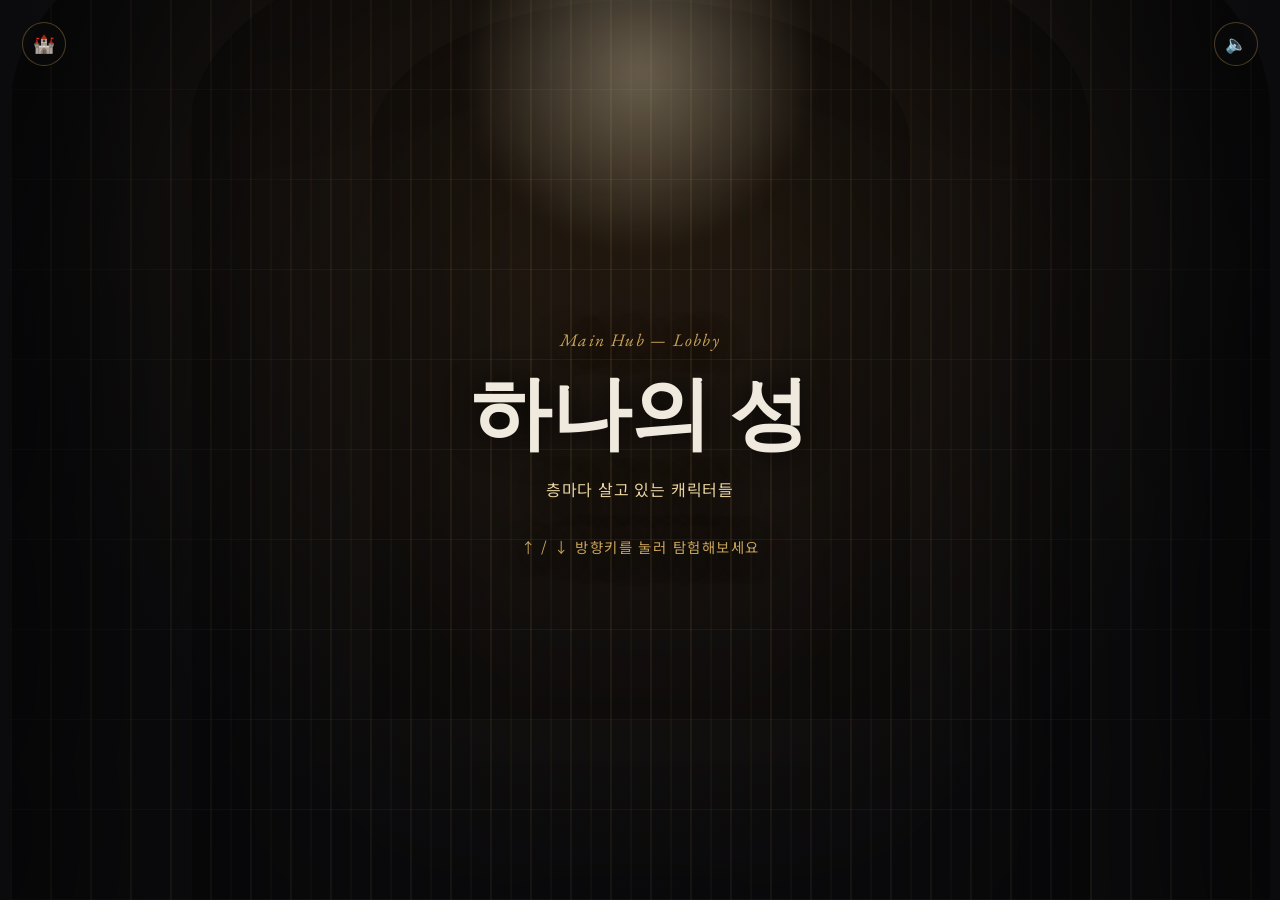
==== index.html @ d630edc1 "Add reference video to Binggrae Working Notes panel Embeds the 500 Days of Summer opening-titles cli" ====
<!doctype html>
<html lang="ko">
<head>
<meta charset="UTF-8" />
<meta name="viewport" content="width=device-width, initial-scale=1" />
<title>선진이 포폴 — 하나의 성</title>
<link rel="stylesheet" href="style.css" />
</head>
<body>

  <div id="rotate-notice">
    <div class="rotate-icon">↻</div>
    <p>가로로 돌려주세요</p>
  </div>

  <button id="home-btn" title="로비로 돌아가기" aria-label="로비로 돌아가기">🏰</button>
  <button id="ambience-btn" title="앰비언스 사운드" aria-label="앰비언스 사운드">🔈</button>
  <div id="floor-indicator"></div>

  <main id="app">

    <!-- LOBBY -->
    <section id="view-lobby" class="view active">
      <div class="tower">
        <div class="tower-layer l1"></div>
        <div class="tower-layer l2"></div>
        <div class="tower-layer l3"></div>
        <div class="tower-glow"></div>
      </div>
      <div class="lobby-copy">
        <p class="eyebrow">Main Hub — Lobby</p>
        <h1>하나의 성</h1>
        <p class="sub">층마다 살고 있는 캐릭터들</p>
        <p class="prompt">↑ / ↓ 방향키를 눌러 탐험해보세요</p>
      </div>
    </section>

    <!-- TRANSITION -->
    <section id="view-transition" class="view">
      <div class="slices">
        <span></span><span></span><span></span><span></span><span></span><span></span><span></span><span></span>
      </div>
    </section>

    <!-- PROJECT CHAMBER -->
    <section id="view-chamber" class="view">

      <!-- video-format chamber -->
      <div id="chamber-video" class="chamber-type">
        <div class="chamber-bg"></div>
        <div class="chamber-label">
          <p class="eyebrow" id="video-eyebrow"></p>
          <h2 id="video-title"></h2>
        </div>
        <button id="video-trigger" class="trigger-btn">
          <span class="trigger-ring"></span>
          <span class="trigger-text">클릭 또는 Space</span>
        </button>
        <p class="hint">버튼을 누르면 Working Notes가 열립니다</p>

        <div id="working-notes" class="panel">
          <button class="panel-close" id="wn-close" aria-label="닫기">✕</button>
          <div class="panel-inner">
            <p class="eyebrow">Working Notes</p>
            <h3 id="wn-client"></h3>
            <p id="wn-summary"></p>

            <div class="meta-grid">
              <div><span class="meta-label">ISSUE</span><p id="wn-issue"></p></div>
              <div><span class="meta-label">SOLUTION</span><p id="wn-solution"></p></div>
              <div><span class="meta-label">ROLE</span><p id="wn-role"></p></div>
            </div>

            <ul id="wn-results" class="results"></ul>

            <div id="wn-ref-video-wrap" class="ref-video-wrap" hidden>
              <span class="meta-label">REF. 오프닝 무빙 참고</span>
              <video id="wn-ref-video" class="ref-video" controls playsinline></video>
            </div>

            <div class="credits" id="wn-script"></div>
          </div>
        </div>
      </div>

      <!-- sns-format chamber -->
      <div id="chamber-sns" class="chamber-type">
        <div class="chamber-label">
          <p class="eyebrow" id="sns-eyebrow"></p>
          <h2 id="sns-title"></h2>
        </div>

        <div class="carousel" id="sns-carousel"></div>
        <p class="hint">← / → 로 게시물 탐색, 클릭하면 카피 전체 보기</p>

        <div id="sns-detail" class="panel">
          <button class="panel-close" id="sns-close" aria-label="닫기">✕</button>
          <div class="panel-inner sns-detail-inner">
            <div class="sns-detail-image" id="sns-detail-image"></div>
            <p class="sns-detail-caption" id="sns-detail-caption"></p>
          </div>
        </div>
      </div>

    </section>

  </main>

  <script src="script.js"></script>
</body>
</html>
---- style.css ----
@import url('https://fonts.googleapis.com/css2?family=EB+Garamond:ital,wght@0,400;0,600;1,400&family=Noto+Sans+KR:wght@300;400;600;700&display=swap');

:root{
  --gold:#c9a35a;
  --gold-soft:#e8d4a0;
  --ink:#0b0b0d;
  --paper:#efe9de;
}

*{box-sizing:border-box;}
html,body{
  margin:0;
  height:100%;
  background:var(--ink);
  color:var(--paper);
  font-family:'Noto Sans KR', system-ui, sans-serif;
  overflow:hidden;
}

#app{position:relative;width:100vw;height:100vh;}

.view{
  position:absolute; inset:0;
  display:none;
  align-items:center;
  justify-content:center;
  justify-content:safe center;
  flex-direction:column;
  overflow-y:auto;
}
.view.active{display:flex;}

.eyebrow{
  font-family:'EB Garamond', serif;
  font-style:italic;
  letter-spacing:.08em;
  color:var(--gold);
  font-size:1.1rem;
  margin:0 0 .5em;
}

/* ---------- LOBBY ---------- */
#view-lobby{ overflow:hidden; }

.tower{
  position:absolute; inset:0;
  background:radial-gradient(ellipse at 50% 20%, #241a10 0%, #0b0b0d 70%);
}
.tower-layer{
  position:absolute; left:50%; top:-20%;
  width:140vmin; height:160vmin;
  transform:translateX(-50%);
  border-radius:50% 50% 0 0 / 20% 20% 0 0;
  background:
    repeating-linear-gradient(90deg,
      rgba(201,163,90,.10) 0 2px,
      transparent 2px 40px),
    repeating-linear-gradient(0deg,
      rgba(201,163,90,.06) 0 1px,
      transparent 1px 90px);
  box-shadow: inset 0 0 200px 60px rgba(0,0,0,.8);
  animation: rise 14s linear infinite;
  opacity:.8;
}
.tower-layer.l2{ width:100vmin; height:120vmin; top:-10%; opacity:.5; animation-duration:20s; animation-direction:reverse;}
.tower-layer.l3{ width:60vmin; height:80vmin; top:0; opacity:.35; animation-duration:26s;}

@keyframes rise{
  0%{ transform:translateX(-50%) translateY(0); }
  100%{ transform:translateX(-50%) translateY(-6%); }
}

.tower-glow{
  position:absolute; left:50%; top:8%; width:40vmin; height:40vmin;
  transform:translate(-50%,-50%);
  background:radial-gradient(circle, rgba(255,238,200,.35), transparent 70%);
  filter:blur(10px);
}

.lobby-copy{
  position:relative;
  text-align:center;
  padding:2rem;
  text-shadow:0 2px 30px rgba(0,0,0,.8);
}
.lobby-copy h1{
  font-family:'EB Garamond', serif;
  font-weight:600;
  font-size:clamp(2.5rem,7vw,5rem);
  margin:.1em 0;
  color:var(--paper);
}
.lobby-copy .sub{
  margin:0 0 2.2em;
  color:var(--gold-soft);
  letter-spacing:.05em;
}
.prompt{
  font-size:.9rem;
  letter-spacing:.1em;
  color:var(--gold);
  animation:pulse 2.4s ease-in-out infinite;
}
@keyframes pulse{ 0%,100%{opacity:.5;} 50%{opacity:1;} }

/* ---------- TRANSITION ---------- */
#view-transition{ background:var(--ink); }
.slices{
  position:absolute; inset:0;
  display:flex;
}
.slices span{
  flex:1;
  background:var(--ink);
  transform:scaleY(0);
  transform-origin:bottom;
}
.slices span:nth-child(1){ background:#0b0b0d; }
.slices span:nth-child(2){ background:#141119; }
.slices span:nth-child(3){ background:#0b0b0d; }
.slices span:nth-child(4){ background:#161018; }
.slices span:nth-child(5){ background:#0b0b0d; }
.slices span:nth-child(6){ background:#141119; }
.slices span:nth-child(7){ background:#0b0b0d; }
.slices span:nth-child(8){ background:#161018; }

.slices.playing span{
  animation: slice-up .55s cubic-bezier(.7,0,.3,1) forwards;
}
.slices.playing span:nth-child(1){animation-delay:0s;}
.slices.playing span:nth-child(2){animation-delay:.03s;}
.slices.playing span:nth-child(3){animation-delay:.06s;}
.slices.playing span:nth-child(4){animation-delay:.09s;}
.slices.playing span:nth-child(5){animation-delay:.12s;}
.slices.playing span:nth-child(6){animation-delay:.09s;}
.slices.playing span:nth-child(7){animation-delay:.06s;}
.slices.playing span:nth-child(8){animation-delay:.03s;}

@keyframes slice-up{
  0%{ transform:scaleY(0); }
  55%{ transform:scaleY(1); }
  100%{ transform:scaleY(0); transform-origin:top; }
}

/* ---------- CHAMBER (shared) ---------- */
.chamber-type{
  position:absolute; inset:0;
  display:none;
  flex-direction:column;
  align-items:center;
  justify-content:center;
  justify-content:safe center;
  padding:clamp(1rem,5vh,3rem) 1.5rem;
  overflow-y:auto;
}
.chamber-type.active{ display:flex; }

.chamber-label{ text-align:center; margin-bottom:1.6rem; }
.chamber-label h2{
  font-family:'EB Garamond', serif;
  font-weight:600;
  font-size:clamp(1.8rem,4vw,2.8rem);
  margin:0;
}
.hint{ margin-top:1.2rem; font-size:.85rem; color:#8b8578; letter-spacing:.04em; }

/* ---------- VIDEO CHAMBER ---------- */
#chamber-video{
  background:radial-gradient(ellipse at 50% 40%, #1c1610 0%, #0b0b0d 75%);
}
.chamber-bg{
  position:absolute; inset:0;
  background:
    repeating-linear-gradient(115deg, rgba(201,163,90,.05) 0 2px, transparent 2px 60px);
  pointer-events:none;
}

.trigger-btn{
  position:relative;
  width:120px; height:120px;
  border-radius:50%;
  border:1px solid var(--gold);
  background:rgba(201,163,90,.08);
  color:var(--gold-soft);
  cursor:pointer;
  display:flex; align-items:center; justify-content:center;
  font-family:'Noto Sans KR', sans-serif;
  transition:transform .2s ease, background .2s ease;
}
.trigger-btn:hover{ background:rgba(201,163,90,.18); transform:scale(1.05); }
.trigger-ring{
  position:absolute; inset:-10px;
  border-radius:50%;
  border:1px solid rgba(201,163,90,.35);
  animation:ring 3s ease-in-out infinite;
}
@keyframes ring{ 0%,100%{transform:scale(1); opacity:.6;} 50%{transform:scale(1.12); opacity:0;} }
.trigger-text{ font-size:.8rem; letter-spacing:.05em; text-align:center; }

/* ---------- SNS CHAMBER ---------- */
#chamber-sns{ background:radial-gradient(ellipse at 50% 30%, #14131c 0%, #0b0b0d 75%); }

.carousel{
  display:flex;
  gap:1rem;
  align-items:center;
  max-width:100%;
  overflow:hidden;
  padding:1rem 0;
}
.thumb{
  flex:0 0 auto;
  width:150px; height:190px;
  border-radius:10px;
  border:1px solid rgba(201,163,90,.25);
  background-size:cover;
  background-position:center;
  display:flex; align-items:flex-end;
  padding:.6rem;
  font-size:.7rem;
  color:var(--paper);
  cursor:pointer;
  opacity:.45;
  transform:scale(.9);
  transition:opacity .3s ease, transform .3s ease, border-color .3s ease;
  background-color:#1a1a22;
}
.thumb span{
  background:rgba(0,0,0,.55);
  padding:.3em .5em;
  border-radius:4px;
  line-height:1.3;
}
.thumb.active{
  opacity:1;
  transform:scale(1.08);
  border-color:var(--gold);
  box-shadow:0 10px 40px rgba(0,0,0,.5);
}

/* ---------- PANELS (Working Notes / SNS detail) ---------- */
.panel{
  position:fixed; inset:0;
  background:rgba(6,6,8,.94);
  display:none;
  align-items:flex-end;
  justify-content:center;
  z-index:20;
}
.panel.open{ display:flex; }
.panel-inner{
  position:relative;
  width:min(760px, 92vw);
  max-height:82vh;
  overflow-y:auto;
  background:#111014;
  border:1px solid rgba(201,163,90,.25);
  border-bottom:none;
  border-radius:14px 14px 0 0;
  padding:2.4rem clamp(1.2rem,4vw,3rem) 4rem;
}
.panel-close{
  position:absolute; top:1rem; right:1rem;
  width:38px; height:38px; border-radius:50%;
  border:1px solid rgba(201,163,90,.4);
  background:#111014; color:var(--gold-soft);
  cursor:pointer; font-size:1rem;
  z-index:21;
}

#wn-client{ font-family:'EB Garamond', serif; font-size:1.8rem; margin:.1em 0 .6em; }
#wn-summary{ color:#c9c3b6; line-height:1.6; margin-bottom:1.6rem; }

.meta-grid{
  display:grid;
  grid-template-columns:repeat(auto-fit, minmax(180px,1fr));
  gap:1.4rem;
  margin-bottom:1.8rem;
  padding-bottom:1.8rem;
  border-bottom:1px solid rgba(201,163,90,.15);
}
.meta-label{
  display:block;
  font-size:.7rem;
  letter-spacing:.1em;
  color:var(--gold);
  margin-bottom:.4em;
}
.meta-grid p{ margin:0; font-size:.9rem; line-height:1.6; color:#d8d3c8; }

.results{
  list-style:none; margin:0 0 2.4rem; padding:0;
  font-size:.85rem; color:#a39d8f;
}
.results li{ padding:.3em 0; }
.results li::before{ content:"— "; color:var(--gold); }

.ref-video-wrap{
  margin-bottom:2.4rem;
  padding-bottom:2rem;
  border-bottom:1px solid rgba(201,163,90,.15);
}
.ref-video-wrap .meta-label{ margin-bottom:.8em; }
.ref-video{
  width:100%;
  max-width:520px;
  border-radius:10px;
  border:1px solid rgba(201,163,90,.25);
  display:block;
}

.credits{
  text-align:center;
  font-family:'EB Garamond', serif;
  font-size:1.1rem;
  line-height:2.4;
  color:#cfc9bc;
  padding-top:1rem;
}
.credits .speaker{
  display:block;
  color:var(--gold);
  font-size:.75rem;
  letter-spacing:.1em;
  font-family:'Noto Sans KR', sans-serif;
  margin-top:1.6em;
}
.credits .line{ margin:0; }

.sns-detail-inner{ text-align:center; }
.sns-detail-image{
  width:100%; aspect-ratio:4/5; max-width:360px; margin:0 auto 1.4rem;
  border-radius:10px;
  background-size:cover; background-position:center;
  background-color:#1a1a22;
  border:1px solid rgba(201,163,90,.25);
}
.sns-detail-caption{
  font-family:'EB Garamond', serif;
  font-size:1.3rem;
  line-height:1.6;
  color:var(--paper);
}

/* ---------- CHROME (home / ambience / indicator) ---------- */
#home-btn, #ambience-btn{
  position:fixed; top:1.4rem;
  width:44px; height:44px;
  border-radius:50%;
  border:1px solid rgba(201,163,90,.35);
  background:rgba(11,11,13,.6);
  color:var(--gold-soft);
  font-size:1.1rem;
  cursor:pointer;
  z-index:30;
  backdrop-filter:blur(6px);
}
#home-btn{ left:1.4rem; }
#ambience-btn{ right:1.4rem; }
#ambience-btn.on{ border-color:var(--gold); box-shadow:0 0 0 3px rgba(201,163,90,.15); }

#floor-indicator{
  position:fixed; bottom:1.4rem; left:50%; transform:translateX(-50%);
  font-size:.72rem; letter-spacing:.15em; color:#8b8578;
  z-index:30;
}

/* ---------- MOBILE ROTATE NOTICE ---------- */
#rotate-notice{ display:none; }
@media (orientation:portrait) and (max-width:900px){
  #rotate-notice{
    display:flex; position:fixed; inset:0; z-index:999;
    background:var(--ink); color:var(--paper);
    flex-direction:column; align-items:center; justify-content:center; gap:1rem;
    text-align:center; padding:2rem;
  }
  .rotate-icon{ font-size:2.4rem; color:var(--gold); animation:spin 2s linear infinite; }
  @keyframes spin{ to{ transform:rotate(360deg); } }
  #app, #home-btn, #ambience-btn, #floor-indicator{ display:none; }
}
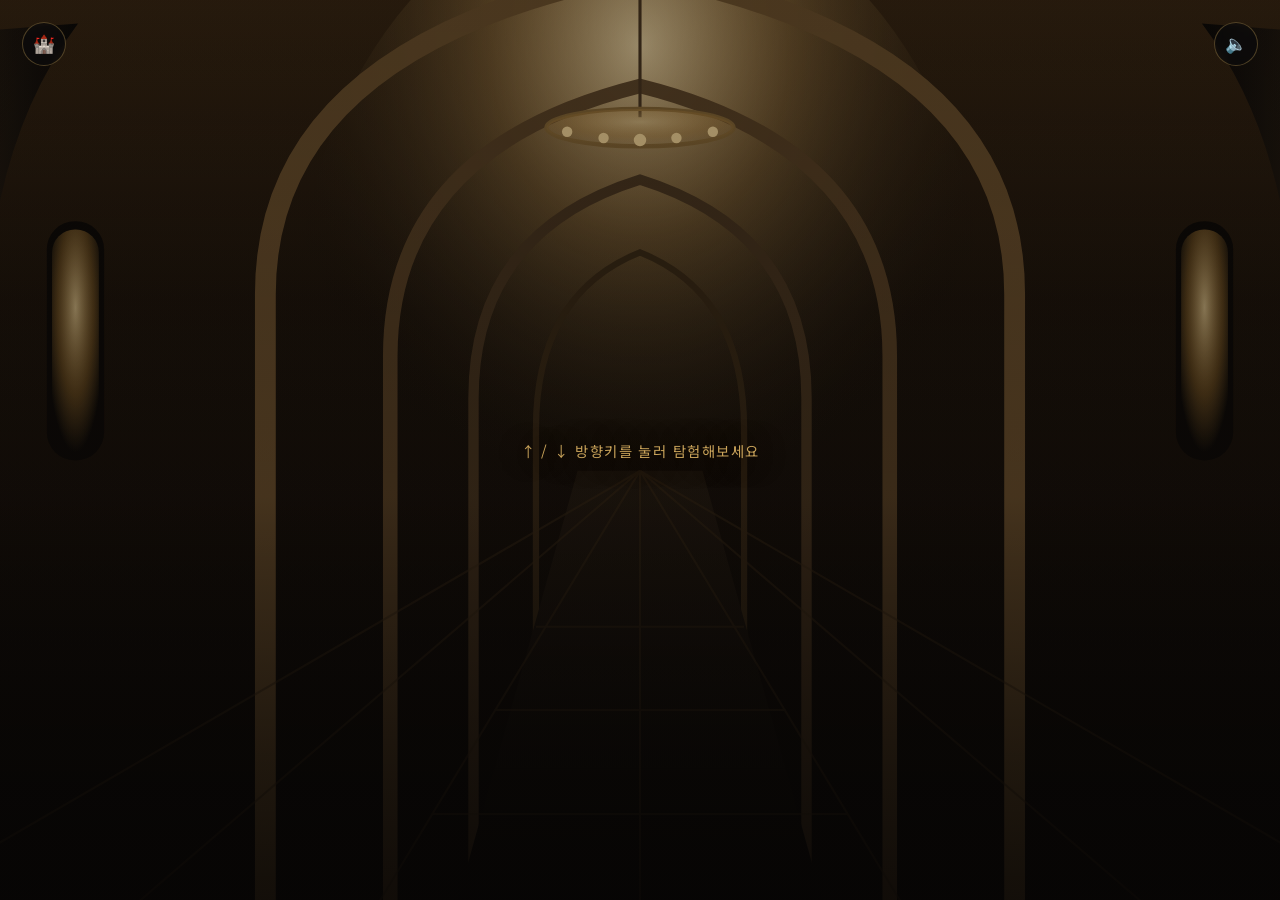
==== commit 4858e5c7: "Lobby redesign, floor-nav bug fix, SNS wheel nav, 10 example floors - Lobby: remove title text, add " ====
--- a/index.html
+++ b/index.html
@@ -4,7 +4,7 @@
 <meta charset="UTF-8" />
 <meta name="viewport" content="width=device-width, initial-scale=1" />
 <title>선진이 포폴 — 하나의 성</title>
-<link rel="stylesheet" href="style.css" />
+<link rel="stylesheet" href="style.css?v=3" />
 </head>
 <body>
 
@@ -28,9 +28,6 @@
         <div class="tower-glow"></div>
       </div>
       <div class="lobby-copy">
-        <p class="eyebrow">Main Hub — Lobby</p>
-        <h1>하나의 성</h1>
-        <p class="sub">층마다 살고 있는 캐릭터들</p>
         <p class="prompt">↑ / ↓ 방향키를 눌러 탐험해보세요</p>
       </div>
     </section>
@@ -46,41 +43,33 @@
     <section id="view-chamber" class="view">
 
       <!-- video-format chamber -->
-      <div id="chamber-video" class="chamber-type">
-        <div class="chamber-bg"></div>
-        <div class="chamber-label">
-          <p class="eyebrow" id="video-eyebrow"></p>
-          <h2 id="video-title"></h2>
+      <div id="chamber-video" class="chamber-type video-chamber">
+
+        <div class="video-hero">
+          <video id="hero-video" class="hero-video" muted loop playsinline autoplay></video>
+          <button id="hero-mute" class="hero-mute" aria-label="소리 켜기/끄기">🔇</button>
+          <div class="hero-overlay" id="hero-overlay">
+            <p class="eyebrow" id="video-eyebrow"></p>
+            <h2 id="video-title"></h2>
+          </div>
+          <button id="wn-cta" class="wn-cta">
+            Working Note <span class="wn-cta-arrow">⌄</span>
+          </button>
         </div>
-        <button id="video-trigger" class="trigger-btn">
-          <span class="trigger-ring"></span>
-          <span class="trigger-text">클릭 또는 Space</span>
-        </button>
-        <p class="hint">버튼을 누르면 Working Notes가 열립니다</p>
 
-        <div id="working-notes" class="panel">
-          <button class="panel-close" id="wn-close" aria-label="닫기">✕</button>
-          <div class="panel-inner">
-            <p class="eyebrow">Working Notes</p>
-            <h3 id="wn-client"></h3>
-            <p id="wn-summary"></p>
-
+        <div id="working-notes" class="notes-section">
+          <div class="notes-inner">
+            <p class="eyebrow">기획의도</p>
             <div class="meta-grid">
               <div><span class="meta-label">ISSUE</span><p id="wn-issue"></p></div>
               <div><span class="meta-label">SOLUTION</span><p id="wn-solution"></p></div>
-              <div><span class="meta-label">ROLE</span><p id="wn-role"></p></div>
             </div>
 
-            <ul id="wn-results" class="results"></ul>
-
-            <div id="wn-ref-video-wrap" class="ref-video-wrap" hidden>
-              <span class="meta-label">REF. 오프닝 무빙 참고</span>
-              <video id="wn-ref-video" class="ref-video" controls playsinline></video>
-            </div>
-
+            <p class="eyebrow notes-copy-label">카피라이팅</p>
             <div class="credits" id="wn-script"></div>
           </div>
         </div>
+
       </div>
 
       <!-- sns-format chamber -->
@@ -106,6 +95,6 @@
 
   </main>
 
-  <script src="script.js"></script>
+  <script src="script.js?v=3"></script>
 </body>
 </html>
--- a/style.css
+++ b/style.css
@@ -43,38 +43,19 @@
 #view-lobby{ overflow:hidden; }
 
 .tower{
-  position:absolute; inset:0;
-  background:radial-gradient(ellipse at 50% 20%, #241a10 0%, #0b0b0d 70%);
-}
-.tower-layer{
-  position:absolute; left:50%; top:-20%;
-  width:140vmin; height:160vmin;
-  transform:translateX(-50%);
-  border-radius:50% 50% 0 0 / 20% 20% 0 0;
-  background:
-    repeating-linear-gradient(90deg,
-      rgba(201,163,90,.10) 0 2px,
-      transparent 2px 40px),
-    repeating-linear-gradient(0deg,
-      rgba(201,163,90,.06) 0 1px,
-      transparent 1px 90px);
-  box-shadow: inset 0 0 200px 60px rgba(0,0,0,.8);
-  animation: rise 14s linear infinite;
-  opacity:.8;
-}
-.tower-layer.l2{ width:100vmin; height:120vmin; top:-10%; opacity:.5; animation-duration:20s; animation-direction:reverse;}
-.tower-layer.l3{ width:60vmin; height:80vmin; top:0; opacity:.35; animation-duration:26s;}
-
-@keyframes rise{
-  0%{ transform:translateX(-50%) translateY(0); }
-  100%{ transform:translateX(-50%) translateY(-6%); }
-}
-
-.tower-glow{
-  position:absolute; left:50%; top:8%; width:40vmin; height:40vmin;
-  transform:translate(-50%,-50%);
-  background:radial-gradient(circle, rgba(255,238,200,.35), transparent 70%);
-  filter:blur(10px);
+  position:absolute; inset:-2%;
+  background-image:
+    linear-gradient(180deg, rgba(8,6,5,.25) 0%, rgba(8,6,5,.35) 55%, rgba(8,6,5,.75) 100%),
+    url('images/castle-interior.svg');
+  background-size:cover;
+  background-position:center;
+  animation: breathe 22s ease-in-out infinite;
+}
+.tower-layer, .tower-glow{ display:none; }
+
+@keyframes breathe{
+  0%, 100%{ transform:scale(1); }
+  50%{ transform:scale(1.045); }
 }
 
 .lobby-copy{
@@ -83,18 +64,6 @@
   padding:2rem;
   text-shadow:0 2px 30px rgba(0,0,0,.8);
 }
-.lobby-copy h1{
-  font-family:'EB Garamond', serif;
-  font-weight:600;
-  font-size:clamp(2.5rem,7vw,5rem);
-  margin:.1em 0;
-  color:var(--paper);
-}
-.lobby-copy .sub{
-  margin:0 0 2.2em;
-  color:var(--gold-soft);
-  letter-spacing:.05em;
-}
 .prompt{
   font-size:.9rem;
   letter-spacing:.1em;
@@ -115,14 +84,14 @@
   transform:scaleY(0);
   transform-origin:bottom;
 }
-.slices span:nth-child(1){ background:#0b0b0d; }
-.slices span:nth-child(2){ background:#141119; }
-.slices span:nth-child(3){ background:#0b0b0d; }
-.slices span:nth-child(4){ background:#161018; }
-.slices span:nth-child(5){ background:#0b0b0d; }
-.slices span:nth-child(6){ background:#141119; }
-.slices span:nth-child(7){ background:#0b0b0d; }
-.slices span:nth-child(8){ background:#161018; }
+.slices span:nth-child(1){ background:#0a0806; }
+.slices span:nth-child(2){ background:#2c2013; }
+.slices span:nth-child(3){ background:#0a0806; }
+.slices span:nth-child(4){ background:#3a2712; }
+.slices span:nth-child(5){ background:#0a0806; }
+.slices span:nth-child(6){ background:#2c2013; }
+.slices span:nth-child(7){ background:#0a0806; }
+.slices span:nth-child(8){ background:#3a2712; }
 
 .slices.playing span{
   animation: slice-up .55s cubic-bezier(.7,0,.3,1) forwards;
@@ -165,37 +134,95 @@
 .hint{ margin-top:1.2rem; font-size:.85rem; color:#8b8578; letter-spacing:.04em; }
 
 /* ---------- VIDEO CHAMBER ---------- */
-#chamber-video{
-  background:radial-gradient(ellipse at 50% 40%, #1c1610 0%, #0b0b0d 75%);
-}
-.chamber-bg{
-  position:absolute; inset:0;
-  background:
-    repeating-linear-gradient(115deg, rgba(201,163,90,.05) 0 2px, transparent 2px 60px);
+.video-chamber{
+  padding:0;
+  align-items:initial;
+  justify-content:initial;
+  scroll-behavior:smooth;
+}
+.video-chamber.active{ display:block; }
+
+.video-hero{
+  position:relative;
+  height:100vh;
+  width:100%;
+  display:flex;
+  align-items:flex-end;
+  justify-content:center;
+  background:#000;
+  overflow:hidden;
+}
+.hero-video{
+  position:absolute; inset:0;
+  width:100%; height:100%;
+  object-fit:cover;
+  opacity:.85;
+}
+.hero-video::before{ content:""; }
+.video-hero::after{
+  content:"";
+  position:absolute; inset:0;
+  background:linear-gradient(180deg, rgba(0,0,0,.15) 0%, rgba(0,0,0,.55) 70%, rgba(0,0,0,.85) 100%);
   pointer-events:none;
 }
-
-.trigger-btn{
-  position:relative;
-  width:120px; height:120px;
-  border-radius:50%;
-  border:1px solid var(--gold);
-  background:rgba(201,163,90,.08);
+.hero-overlay{
+  position:absolute; top:38%; left:50%;
+  transform:translate(-50%,-50%) scale(1);
+  text-align:center;
+  z-index:2;
+  text-shadow:0 2px 30px rgba(0,0,0,.8);
+  transition:top .7s cubic-bezier(.6,0,.2,1), left .7s cubic-bezier(.6,0,.2,1),
+             transform .7s cubic-bezier(.6,0,.2,1), opacity .7s ease;
+}
+.hero-overlay h2{
+  font-family:'EB Garamond', serif;
+  font-weight:600;
+  font-size:clamp(1.8rem,4vw,2.8rem);
+  margin:0;
+  transition:font-size .7s cubic-bezier(.6,0,.2,1);
+}
+.hero-overlay.corner{
+  top:1.6rem; left:auto; right:5.4rem;
+  transform:translate(0,0);
+  text-align:right;
+  opacity:.82;
+}
+.hero-overlay.corner .eyebrow{ display:none; }
+.hero-overlay.corner h2{ font-size:.85rem; letter-spacing:.03em; }
+.hero-mute{
+  position:absolute; bottom:6.5rem; right:1.5rem; z-index:2;
+  width:40px; height:40px; border-radius:50%;
+  border:1px solid rgba(201,163,90,.4);
+  background:rgba(11,11,13,.6);
   color:var(--gold-soft);
+  cursor:pointer; font-size:1rem;
+  backdrop-filter:blur(6px);
+}
+.wn-cta{
+  position:relative; z-index:2;
+  margin-bottom:3.2rem;
+  background:none; border:none;
+  color:var(--gold-soft);
+  font-family:'Noto Sans KR', sans-serif;
+  font-size:.95rem;
+  letter-spacing:.1em;
   cursor:pointer;
-  display:flex; align-items:center; justify-content:center;
-  font-family:'Noto Sans KR', sans-serif;
-  transition:transform .2s ease, background .2s ease;
-}
-.trigger-btn:hover{ background:rgba(201,163,90,.18); transform:scale(1.05); }
-.trigger-ring{
-  position:absolute; inset:-10px;
-  border-radius:50%;
+  padding:.6em 1.2em;
   border:1px solid rgba(201,163,90,.35);
-  animation:ring 3s ease-in-out infinite;
-}
-@keyframes ring{ 0%,100%{transform:scale(1); opacity:.6;} 50%{transform:scale(1.12); opacity:0;} }
-.trigger-text{ font-size:.8rem; letter-spacing:.05em; text-align:center; }
+  border-radius:999px;
+  transition:background .2s ease, border-color .2s ease;
+}
+.wn-cta:hover{ background:rgba(201,163,90,.1); border-color:var(--gold); }
+.wn-cta-arrow{ display:inline-block; animation:bob 1.6s ease-in-out infinite; }
+@keyframes bob{ 0%,100%{transform:translateY(0);} 50%{transform:translateY(4px);} }
+
+.notes-section{
+  background:radial-gradient(ellipse at 50% 0%, #1c1610 0%, #0b0b0d 60%);
+  padding:4rem clamp(1.2rem,4vw,3rem) 6rem;
+}
+.notes-inner{ max-width:720px; margin:0 auto; }
+.notes-inner .eyebrow{ text-align:center; }
+.notes-copy-label{ margin-top:2.6rem; }
 
 /* ---------- SNS CHAMBER ---------- */
 #chamber-sns{ background:radial-gradient(ellipse at 50% 30%, #14131c 0%, #0b0b0d 75%); }
@@ -268,9 +295,6 @@
   z-index:21;
 }
 
-#wn-client{ font-family:'EB Garamond', serif; font-size:1.8rem; margin:.1em 0 .6em; }
-#wn-summary{ color:#c9c3b6; line-height:1.6; margin-bottom:1.6rem; }
-
 .meta-grid{
   display:grid;
   grid-template-columns:repeat(auto-fit, minmax(180px,1fr));
@@ -287,27 +311,6 @@
   margin-bottom:.4em;
 }
 .meta-grid p{ margin:0; font-size:.9rem; line-height:1.6; color:#d8d3c8; }
-
-.results{
-  list-style:none; margin:0 0 2.4rem; padding:0;
-  font-size:.85rem; color:#a39d8f;
-}
-.results li{ padding:.3em 0; }
-.results li::before{ content:"— "; color:var(--gold); }
-
-.ref-video-wrap{
-  margin-bottom:2.4rem;
-  padding-bottom:2rem;
-  border-bottom:1px solid rgba(201,163,90,.15);
-}
-.ref-video-wrap .meta-label{ margin-bottom:.8em; }
-.ref-video{
-  width:100%;
-  max-width:520px;
-  border-radius:10px;
-  border:1px solid rgba(201,163,90,.25);
-  display:block;
-}
 
 .credits{
   text-align:center;
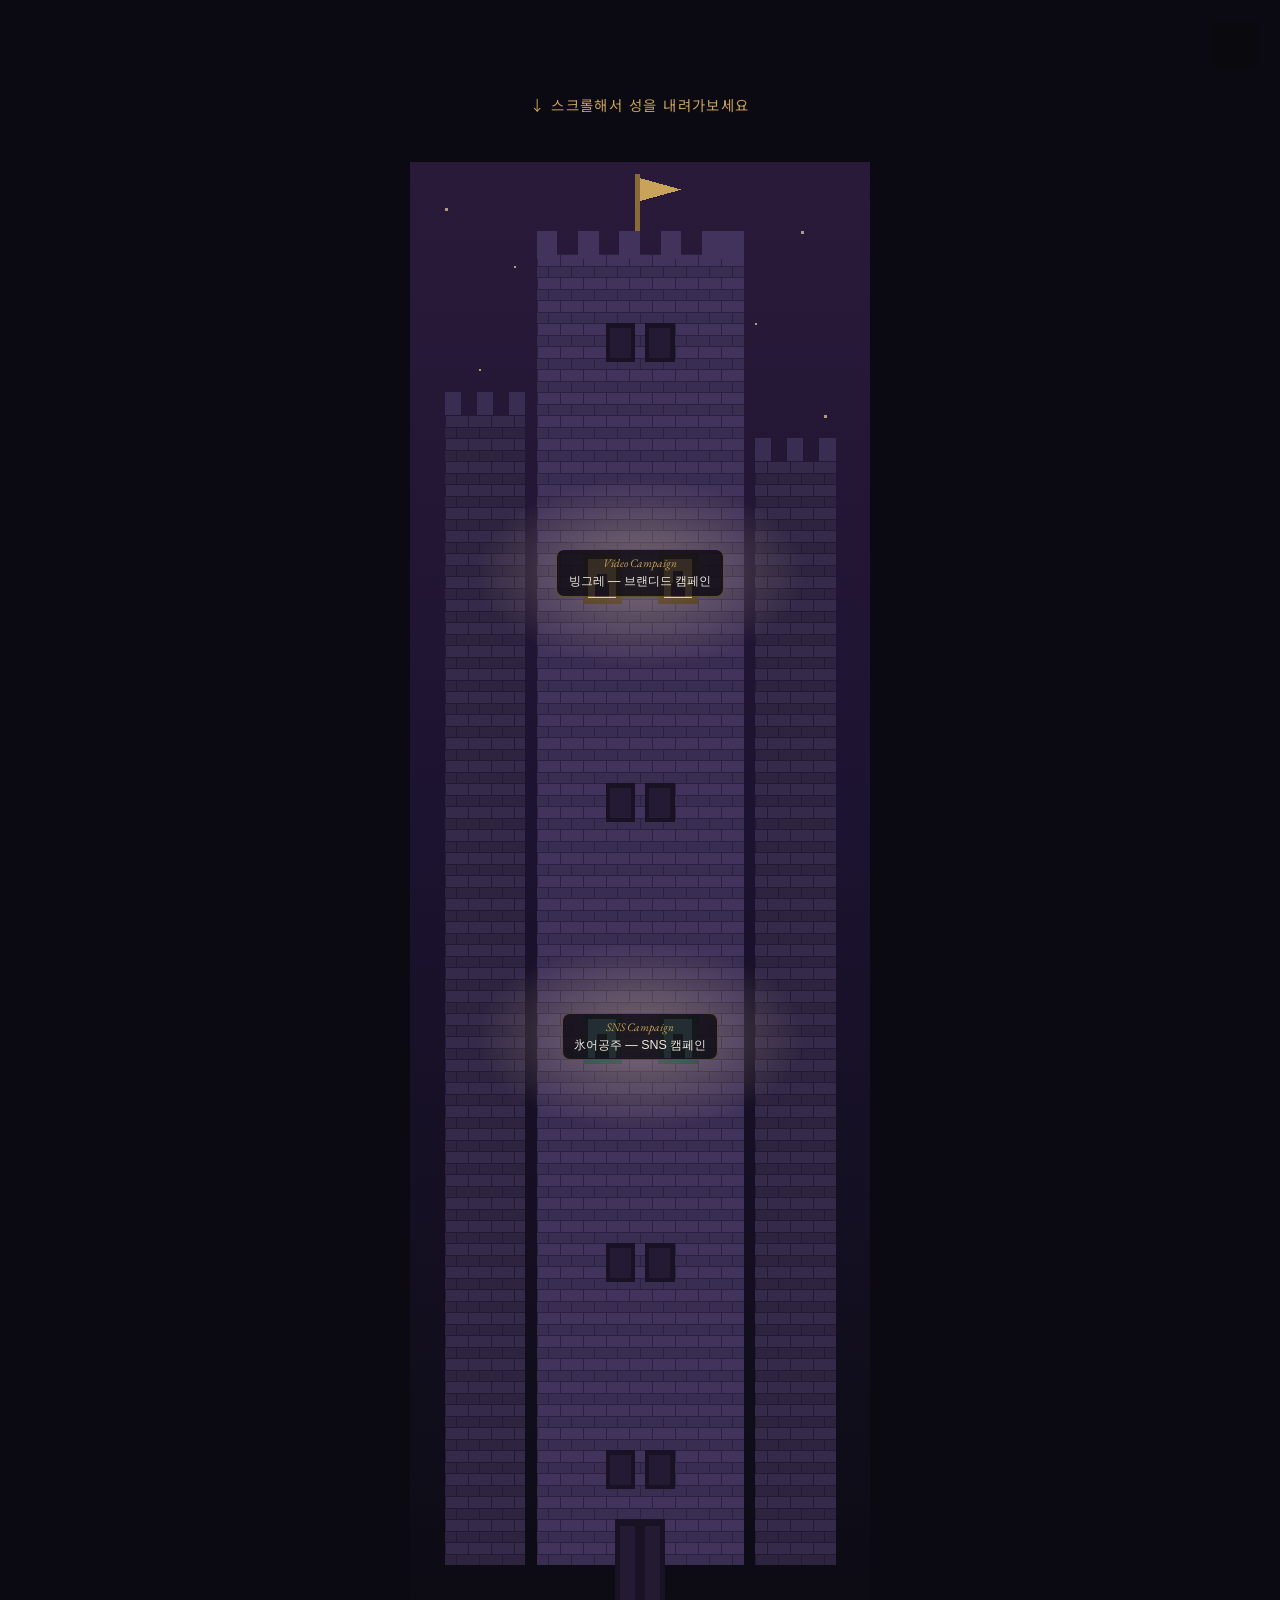
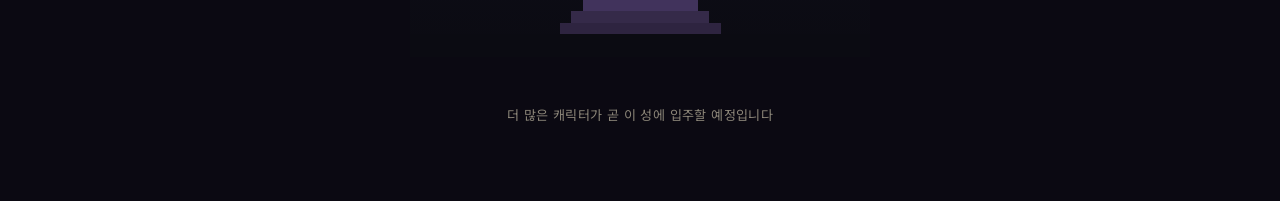
==== commit f5c690cd: "Rebuild as a scrollable pixel-art castle with click-to-open projects Replaces the arrow-key/random-f" ====
--- a/index.html
+++ b/index.html
@@ -4,97 +4,91 @@
 <meta charset="UTF-8" />
 <meta name="viewport" content="width=device-width, initial-scale=1" />
 <title>선진이 포폴 — 하나의 성</title>
-<link rel="stylesheet" href="style.css?v=3" />
+<link rel="stylesheet" href="style.css?v=7" />
 </head>
 <body>
 
-  <div id="rotate-notice">
-    <div class="rotate-icon">↻</div>
-    <p>가로로 돌려주세요</p>
+  <button id="ambience-btn" title="앰비언스 사운드" aria-label="앰비언스 사운드">🔈</button>
+
+  <!-- ================= 성 스크롤 페이지 ================= -->
+  <main id="view-castle">
+    <div class="castle-intro">
+      <p class="prompt">↓ 스크롤해서 성을 내려가보세요</p>
+    </div>
+
+    <div class="castle-wrap">
+      <img src="images/castle-pixel.svg" class="castle-img" alt="하나의 성" />
+
+      <button class="floor-hotspot" data-floor="binggrae" style="top:23.5%;height:8%;">
+        <span class="floor-glow"></span>
+        <span class="floor-tag">
+          <em>Video Campaign</em>
+          빙그레 — 브랜디드 캠페인
+        </span>
+      </button>
+
+      <button class="floor-hotspot" data-floor="mermaid" style="top:54.5%;height:8%;">
+        <span class="floor-glow"></span>
+        <span class="floor-tag">
+          <em>SNS Campaign</em>
+          氷어공주 — SNS 캠페인
+        </span>
+      </button>
+    </div>
+
+    <p class="castle-outro">더 많은 캐릭터가 곧 이 성에 입주할 예정입니다</p>
+  </main>
+
+  <!-- ================= 프로젝트 상세 오버레이 ================= -->
+  <div id="chamber-overlay">
+    <button id="overlay-close">✕ 성으로 돌아가기</button>
+
+    <div id="chamber-video" class="chamber-type video-chamber">
+      <div class="video-hero">
+        <video id="hero-video" class="hero-video" muted loop playsinline autoplay></video>
+        <button id="hero-mute" class="hero-mute" aria-label="소리 켜기/끄기">🔇</button>
+        <div class="hero-overlay" id="hero-overlay">
+          <p class="eyebrow" id="video-eyebrow"></p>
+          <h2 id="video-title"></h2>
+        </div>
+        <button id="wn-cta" class="wn-cta">
+          Working Note <span class="wn-cta-arrow">⌄</span>
+        </button>
+      </div>
+
+      <div id="working-notes" class="notes-section">
+        <div class="notes-inner">
+          <p class="eyebrow">기획의도</p>
+          <div class="meta-grid">
+            <div><span class="meta-label">ISSUE</span><p id="wn-issue"></p></div>
+            <div><span class="meta-label">SOLUTION</span><p id="wn-solution"></p></div>
+          </div>
+
+          <p class="eyebrow notes-copy-label">카피라이팅</p>
+          <div class="credits" id="wn-script"></div>
+        </div>
+      </div>
+    </div>
+
+    <div id="chamber-sns" class="chamber-type">
+      <div class="chamber-label">
+        <p class="eyebrow" id="sns-eyebrow"></p>
+        <h2 id="sns-title"></h2>
+      </div>
+
+      <div class="carousel" id="sns-carousel"></div>
+      <p class="hint">← / → 로 게시물 탐색, 클릭하면 카피 전체 보기</p>
+
+      <div id="sns-detail" class="panel">
+        <button class="panel-close" id="sns-close" aria-label="닫기">✕</button>
+        <div class="panel-inner sns-detail-inner">
+          <div class="sns-detail-image" id="sns-detail-image"></div>
+          <p class="sns-detail-caption" id="sns-detail-caption"></p>
+        </div>
+      </div>
+    </div>
   </div>
 
-  <button id="home-btn" title="로비로 돌아가기" aria-label="로비로 돌아가기">🏰</button>
-  <button id="ambience-btn" title="앰비언스 사운드" aria-label="앰비언스 사운드">🔈</button>
-  <div id="floor-indicator"></div>
-
-  <main id="app">
-
-    <!-- LOBBY -->
-    <section id="view-lobby" class="view active">
-      <div class="tower">
-        <div class="tower-layer l1"></div>
-        <div class="tower-layer l2"></div>
-        <div class="tower-layer l3"></div>
-        <div class="tower-glow"></div>
-      </div>
-      <div class="lobby-copy">
-        <p class="prompt">↑ / ↓ 방향키를 눌러 탐험해보세요</p>
-      </div>
-    </section>
-
-    <!-- TRANSITION -->
-    <section id="view-transition" class="view">
-      <div class="slices">
-        <span></span><span></span><span></span><span></span><span></span><span></span><span></span><span></span>
-      </div>
-    </section>
-
-    <!-- PROJECT CHAMBER -->
-    <section id="view-chamber" class="view">
-
-      <!-- video-format chamber -->
-      <div id="chamber-video" class="chamber-type video-chamber">
-
-        <div class="video-hero">
-          <video id="hero-video" class="hero-video" muted loop playsinline autoplay></video>
-          <button id="hero-mute" class="hero-mute" aria-label="소리 켜기/끄기">🔇</button>
-          <div class="hero-overlay" id="hero-overlay">
-            <p class="eyebrow" id="video-eyebrow"></p>
-            <h2 id="video-title"></h2>
-          </div>
-          <button id="wn-cta" class="wn-cta">
-            Working Note <span class="wn-cta-arrow">⌄</span>
-          </button>
-        </div>
-
-        <div id="working-notes" class="notes-section">
-          <div class="notes-inner">
-            <p class="eyebrow">기획의도</p>
-            <div class="meta-grid">
-              <div><span class="meta-label">ISSUE</span><p id="wn-issue"></p></div>
-              <div><span class="meta-label">SOLUTION</span><p id="wn-solution"></p></div>
-            </div>
-
-            <p class="eyebrow notes-copy-label">카피라이팅</p>
-            <div class="credits" id="wn-script"></div>
-          </div>
-        </div>
-
-      </div>
-
-      <!-- sns-format chamber -->
-      <div id="chamber-sns" class="chamber-type">
-        <div class="chamber-label">
-          <p class="eyebrow" id="sns-eyebrow"></p>
-          <h2 id="sns-title"></h2>
-        </div>
-
-        <div class="carousel" id="sns-carousel"></div>
-        <p class="hint">← / → 로 게시물 탐색, 클릭하면 카피 전체 보기</p>
-
-        <div id="sns-detail" class="panel">
-          <button class="panel-close" id="sns-close" aria-label="닫기">✕</button>
-          <div class="panel-inner sns-detail-inner">
-            <div class="sns-detail-image" id="sns-detail-image"></div>
-            <p class="sns-detail-caption" id="sns-detail-caption"></p>
-          </div>
-        </div>
-      </div>
-
-    </section>
-
-  </main>
-
-  <script src="script.js?v=3"></script>
+  <script src="script.js?v=5"></script>
 </body>
 </html>
--- a/style.css
+++ b/style.css
@@ -10,25 +10,10 @@
 *{box-sizing:border-box;}
 html,body{
   margin:0;
-  height:100%;
-  background:var(--ink);
+  background:#0b0912;
   color:var(--paper);
   font-family:'Noto Sans KR', system-ui, sans-serif;
-  overflow:hidden;
-}
-
-#app{position:relative;width:100vw;height:100vh;}
-
-.view{
-  position:absolute; inset:0;
-  display:none;
-  align-items:center;
-  justify-content:center;
-  justify-content:safe center;
-  flex-direction:column;
-  overflow-y:auto;
-}
-.view.active{display:flex;}
+}
 
 .eyebrow{
   font-family:'EB Garamond', serif;
@@ -39,32 +24,34 @@
   margin:0 0 .5em;
 }
 
-/* ---------- LOBBY ---------- */
-#view-lobby{ overflow:hidden; }
-
-.tower{
-  position:absolute; inset:-2%;
-  background-image:
-    linear-gradient(180deg, rgba(8,6,5,.25) 0%, rgba(8,6,5,.35) 55%, rgba(8,6,5,.75) 100%),
-    url('images/castle-interior.svg');
-  background-size:cover;
-  background-position:center;
-  animation: breathe 22s ease-in-out infinite;
-}
-.tower-layer, .tower-glow{ display:none; }
-
-@keyframes breathe{
-  0%, 100%{ transform:scale(1); }
-  50%{ transform:scale(1.045); }
-}
-
-.lobby-copy{
-  position:relative;
+/* ---------- CHROME ---------- */
+#ambience-btn{
+  position:fixed; top:1.4rem; right:1.4rem;
+  width:44px; height:44px;
+  border-radius:50%;
+  border:1px solid rgba(201,163,90,.35);
+  background:rgba(11,11,13,.6);
+  color:var(--gold-soft);
+  font-size:1.1rem;
+  cursor:pointer;
+  z-index:60;
+  backdrop-filter:blur(6px);
+}
+#ambience-btn.on{ border-color:var(--gold); box-shadow:0 0 0 3px rgba(201,163,90,.15); }
+
+/* ---------- 성 스크롤 페이지 ---------- */
+#view-castle{
+  min-height:100vh;
+  display:flex;
+  flex-direction:column;
+  align-items:center;
+  padding:5rem 1.5rem 4rem;
+}
+.castle-intro{
   text-align:center;
-  padding:2rem;
-  text-shadow:0 2px 30px rgba(0,0,0,.8);
-}
-.prompt{
+  margin-bottom:2rem;
+}
+.castle-intro .prompt{
   font-size:.9rem;
   letter-spacing:.1em;
   color:var(--gold);
@@ -72,46 +59,88 @@
 }
 @keyframes pulse{ 0%,100%{opacity:.5;} 50%{opacity:1;} }
 
-/* ---------- TRANSITION ---------- */
-#view-transition{ background:var(--ink); }
-.slices{
-  position:absolute; inset:0;
-  display:flex;
-}
-.slices span{
-  flex:1;
+.castle-wrap{
+  position:relative;
+  width:100%;
+  max-width:460px;
+}
+.castle-img{
+  display:block;
+  width:100%;
+  height:auto;
+  image-rendering:pixelated;
+}
+
+.floor-hotspot{
+  position:absolute;
+  left:20%; width:60%;
+  display:flex; align-items:center; justify-content:center;
+  background:none; border:none; padding:0;
+  cursor:pointer;
+  -webkit-tap-highlight-color:transparent;
+}
+.floor-glow{
+  position:absolute; inset:-30% -10%;
+  background:radial-gradient(ellipse at center, rgba(232,212,160,.35), transparent 70%);
+  opacity:0;
+  transition:opacity .8s ease;
+  pointer-events:none;
+}
+.floor-tag{
+  position:relative;
+  display:flex; flex-direction:column; gap:.15em;
+  background:rgba(11,9,18,.82);
+  border:1px solid rgba(201,163,90,.4);
+  border-radius:8px;
+  padding:.5em .9em;
+  font-size:.78rem;
+  line-height:1.3;
+  color:var(--paper);
+  opacity:0;
+  transform:translateY(10px);
+  transition:opacity .7s cubic-bezier(.22,1,.36,1), transform .7s cubic-bezier(.22,1,.36,1);
+  white-space:nowrap;
+}
+.floor-tag em{
+  font-family:'EB Garamond', serif;
+  font-style:italic;
+  color:var(--gold);
+  font-size:.72rem;
+}
+.floor-hotspot.revealed .floor-tag{ opacity:1; transform:translateY(0); }
+.floor-hotspot.revealed .floor-glow{ opacity:1; }
+.floor-hotspot:hover .floor-tag{ border-color:var(--gold); }
+
+.castle-outro{
+  margin-top:3rem;
+  font-size:.82rem;
+  color:#8b8578;
+  letter-spacing:.03em;
+  text-align:center;
+}
+
+/* ---------- 오버레이 공통 ---------- */
+#chamber-overlay{
+  position:fixed; inset:0;
+  display:none;
   background:var(--ink);
-  transform:scaleY(0);
-  transform-origin:bottom;
-}
-.slices span:nth-child(1){ background:#0a0806; }
-.slices span:nth-child(2){ background:#2c2013; }
-.slices span:nth-child(3){ background:#0a0806; }
-.slices span:nth-child(4){ background:#3a2712; }
-.slices span:nth-child(5){ background:#0a0806; }
-.slices span:nth-child(6){ background:#2c2013; }
-.slices span:nth-child(7){ background:#0a0806; }
-.slices span:nth-child(8){ background:#3a2712; }
-
-.slices.playing span{
-  animation: slice-up .55s cubic-bezier(.7,0,.3,1) forwards;
-}
-.slices.playing span:nth-child(1){animation-delay:0s;}
-.slices.playing span:nth-child(2){animation-delay:.03s;}
-.slices.playing span:nth-child(3){animation-delay:.06s;}
-.slices.playing span:nth-child(4){animation-delay:.09s;}
-.slices.playing span:nth-child(5){animation-delay:.12s;}
-.slices.playing span:nth-child(6){animation-delay:.09s;}
-.slices.playing span:nth-child(7){animation-delay:.06s;}
-.slices.playing span:nth-child(8){animation-delay:.03s;}
-
-@keyframes slice-up{
-  0%{ transform:scaleY(0); }
-  55%{ transform:scaleY(1); }
-  100%{ transform:scaleY(0); transform-origin:top; }
-}
-
-/* ---------- CHAMBER (shared) ---------- */
+  z-index:100;
+}
+#chamber-overlay.open{ display:block; }
+
+#overlay-close{
+  position:fixed; top:1.4rem; left:1.4rem; z-index:110;
+  border-radius:999px;
+  border:1px solid rgba(201,163,90,.35);
+  background:rgba(11,11,13,.6);
+  color:var(--gold-soft);
+  font-size:.8rem;
+  letter-spacing:.03em;
+  padding:.6em 1.1em;
+  cursor:pointer;
+  backdrop-filter:blur(6px);
+}
+
 .chamber-type{
   position:absolute; inset:0;
   display:none;
@@ -158,7 +187,6 @@
   object-fit:cover;
   opacity:.85;
 }
-.hero-video::before{ content:""; }
 .video-hero::after{
   content:"";
   position:absolute; inset:0;
@@ -167,28 +195,17 @@
 }
 .hero-overlay{
   position:absolute; top:38%; left:50%;
-  transform:translate(-50%,-50%) scale(1);
+  transform:translate(-50%,-50%);
   text-align:center;
   z-index:2;
   text-shadow:0 2px 30px rgba(0,0,0,.8);
-  transition:top .7s cubic-bezier(.6,0,.2,1), left .7s cubic-bezier(.6,0,.2,1),
-             transform .7s cubic-bezier(.6,0,.2,1), opacity .7s ease;
 }
 .hero-overlay h2{
   font-family:'EB Garamond', serif;
   font-weight:600;
   font-size:clamp(1.8rem,4vw,2.8rem);
   margin:0;
-  transition:font-size .7s cubic-bezier(.6,0,.2,1);
-}
-.hero-overlay.corner{
-  top:1.6rem; left:auto; right:5.4rem;
-  transform:translate(0,0);
-  text-align:right;
-  opacity:.82;
-}
-.hero-overlay.corner .eyebrow{ display:none; }
-.hero-overlay.corner h2{ font-size:.85rem; letter-spacing:.03em; }
+}
 .hero-mute{
   position:absolute; bottom:6.5rem; right:1.5rem; z-index:2;
   width:40px; height:40px; border-radius:50%;
@@ -265,14 +282,14 @@
   box-shadow:0 10px 40px rgba(0,0,0,.5);
 }
 
-/* ---------- PANELS (Working Notes / SNS detail) ---------- */
+/* ---------- PANELS (SNS detail) ---------- */
 .panel{
   position:fixed; inset:0;
   background:rgba(6,6,8,.94);
   display:none;
   align-items:flex-end;
   justify-content:center;
-  z-index:20;
+  z-index:120;
 }
 .panel.open{ display:flex; }
 .panel-inner{
@@ -292,7 +309,7 @@
   border:1px solid rgba(201,163,90,.4);
   background:#111014; color:var(--gold-soft);
   cursor:pointer; font-size:1rem;
-  z-index:21;
+  z-index:121;
 }
 
 .meta-grid{
@@ -344,40 +361,3 @@
   line-height:1.6;
   color:var(--paper);
 }
-
-/* ---------- CHROME (home / ambience / indicator) ---------- */
-#home-btn, #ambience-btn{
-  position:fixed; top:1.4rem;
-  width:44px; height:44px;
-  border-radius:50%;
-  border:1px solid rgba(201,163,90,.35);
-  background:rgba(11,11,13,.6);
-  color:var(--gold-soft);
-  font-size:1.1rem;
-  cursor:pointer;
-  z-index:30;
-  backdrop-filter:blur(6px);
-}
-#home-btn{ left:1.4rem; }
-#ambience-btn{ right:1.4rem; }
-#ambience-btn.on{ border-color:var(--gold); box-shadow:0 0 0 3px rgba(201,163,90,.15); }
-
-#floor-indicator{
-  position:fixed; bottom:1.4rem; left:50%; transform:translateX(-50%);
-  font-size:.72rem; letter-spacing:.15em; color:#8b8578;
-  z-index:30;
-}
-
-/* ---------- MOBILE ROTATE NOTICE ---------- */
-#rotate-notice{ display:none; }
-@media (orientation:portrait) and (max-width:900px){
-  #rotate-notice{
-    display:flex; position:fixed; inset:0; z-index:999;
-    background:var(--ink); color:var(--paper);
-    flex-direction:column; align-items:center; justify-content:center; gap:1rem;
-    text-align:center; padding:2rem;
-  }
-  .rotate-icon{ font-size:2.4rem; color:var(--gold); animation:spin 2s linear infinite; }
-  @keyframes spin{ to{ transform:rotate(360deg); } }
-  #app, #home-btn, #ambience-btn, #floor-indicator{ display:none; }
-}
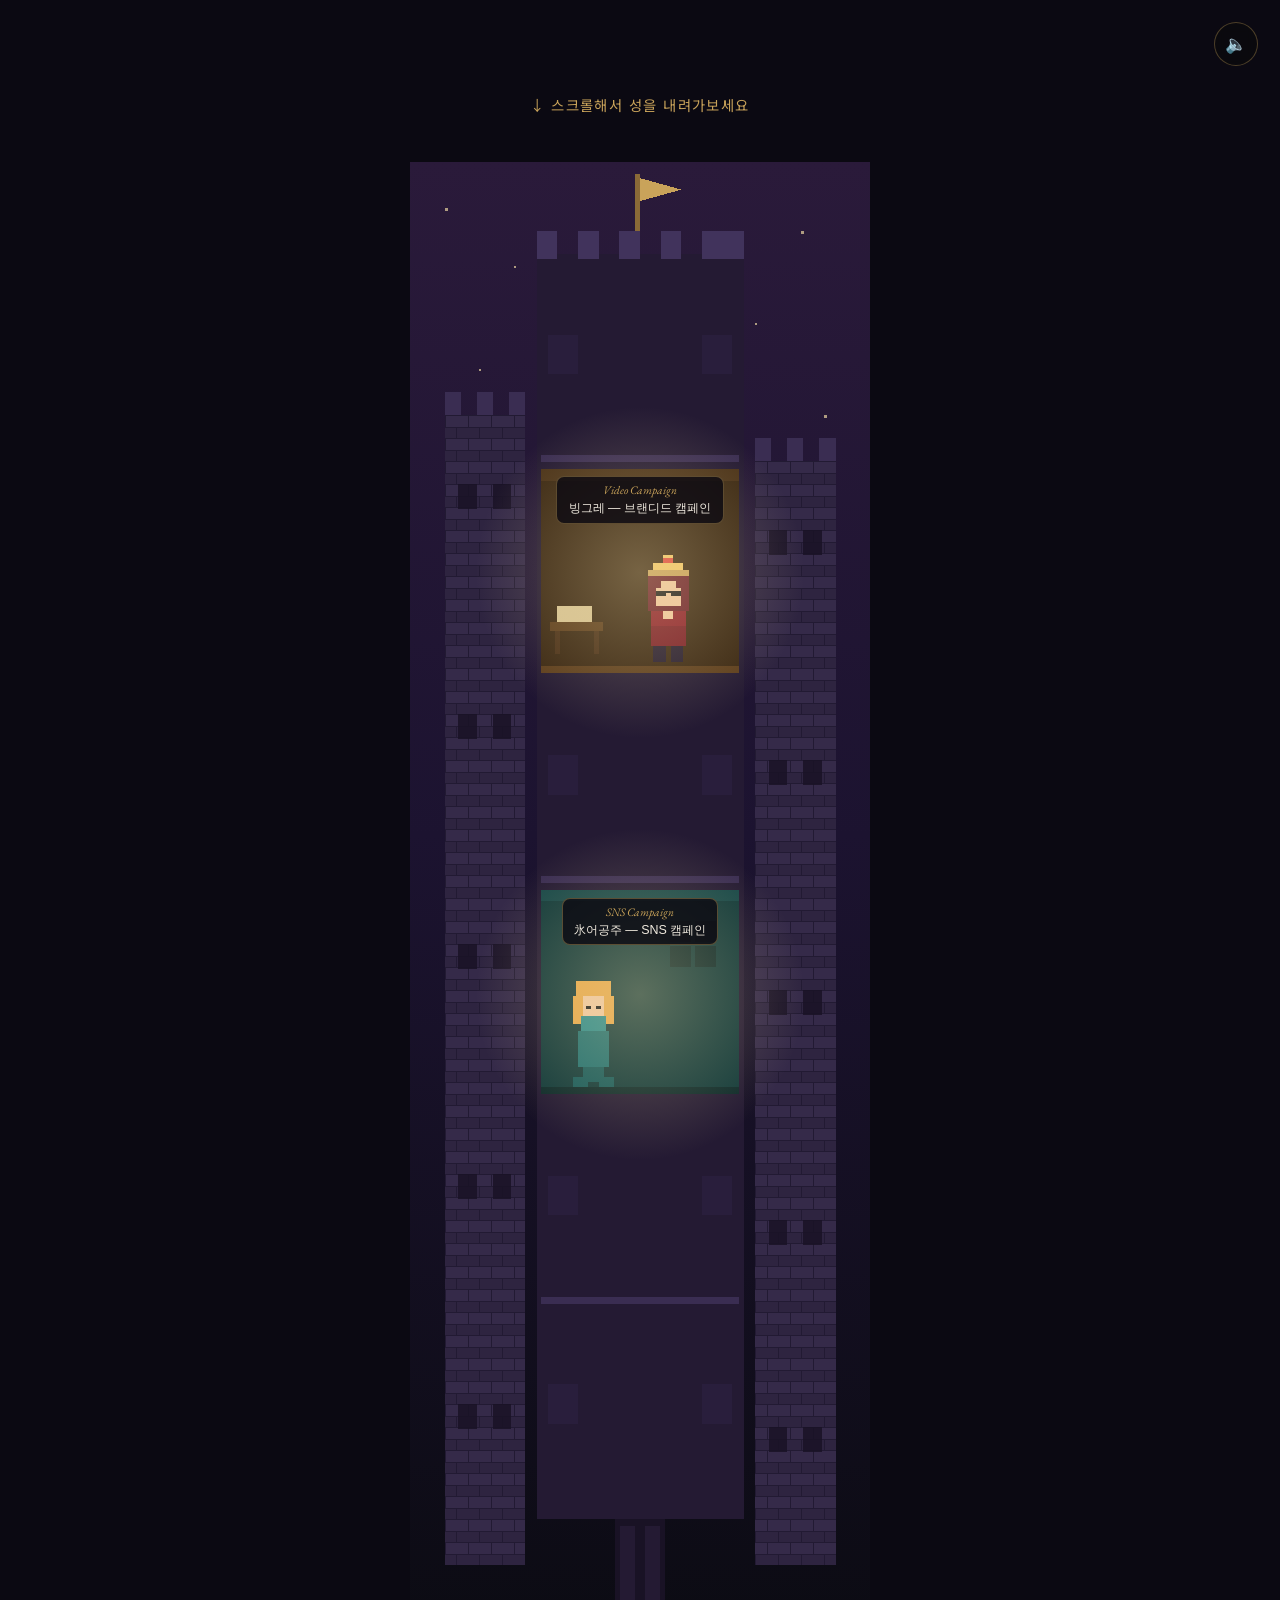
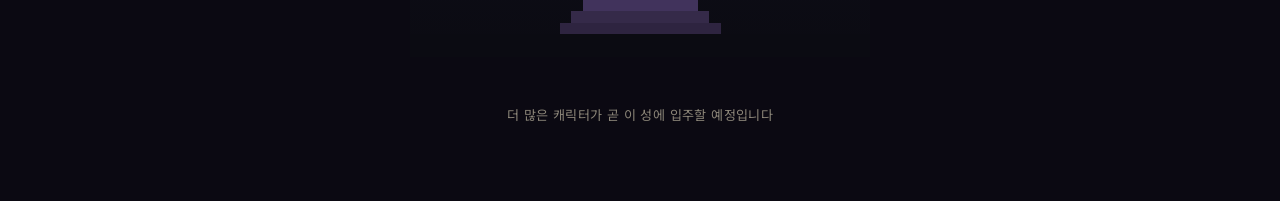
==== commit bebf9365: "Rework castle facade as an interior cutaway, like findworkhappiness.com/explore Removed the punched-" ====
--- a/index.html
+++ b/index.html
@@ -4,7 +4,7 @@
 <meta charset="UTF-8" />
 <meta name="viewport" content="width=device-width, initial-scale=1" />
 <title>선진이 포폴 — 하나의 성</title>
-<link rel="stylesheet" href="style.css?v=7" />
+<link rel="stylesheet" href="style.css?v=8" />
 </head>
 <body>
 
@@ -17,9 +17,9 @@
     </div>
 
     <div class="castle-wrap">
-      <img src="images/castle-pixel.svg" class="castle-img" alt="하나의 성" />
+      <img src="images/castle-pixel.svg?v=2" class="castle-img" alt="하나의 성" />
 
-      <button class="floor-hotspot" data-floor="binggrae" style="top:23.5%;height:8%;">
+      <button class="floor-hotspot" data-floor="binggrae" style="top:20.5%;height:14%;">
         <span class="floor-glow"></span>
         <span class="floor-tag">
           <em>Video Campaign</em>
@@ -27,7 +27,7 @@
         </span>
       </button>
 
-      <button class="floor-hotspot" data-floor="mermaid" style="top:54.5%;height:8%;">
+      <button class="floor-hotspot" data-floor="mermaid" style="top:48.7%;height:14%;">
         <span class="floor-glow"></span>
         <span class="floor-tag">
           <em>SNS Campaign</em>
--- a/style.css
+++ b/style.css
@@ -74,8 +74,9 @@
 .floor-hotspot{
   position:absolute;
   left:20%; width:60%;
-  display:flex; align-items:center; justify-content:center;
-  background:none; border:none; padding:0;
+  display:flex; align-items:flex-start; justify-content:center;
+  padding-top:.6em;
+  background:none; border:none;
   cursor:pointer;
   -webkit-tap-highlight-color:transparent;
 }
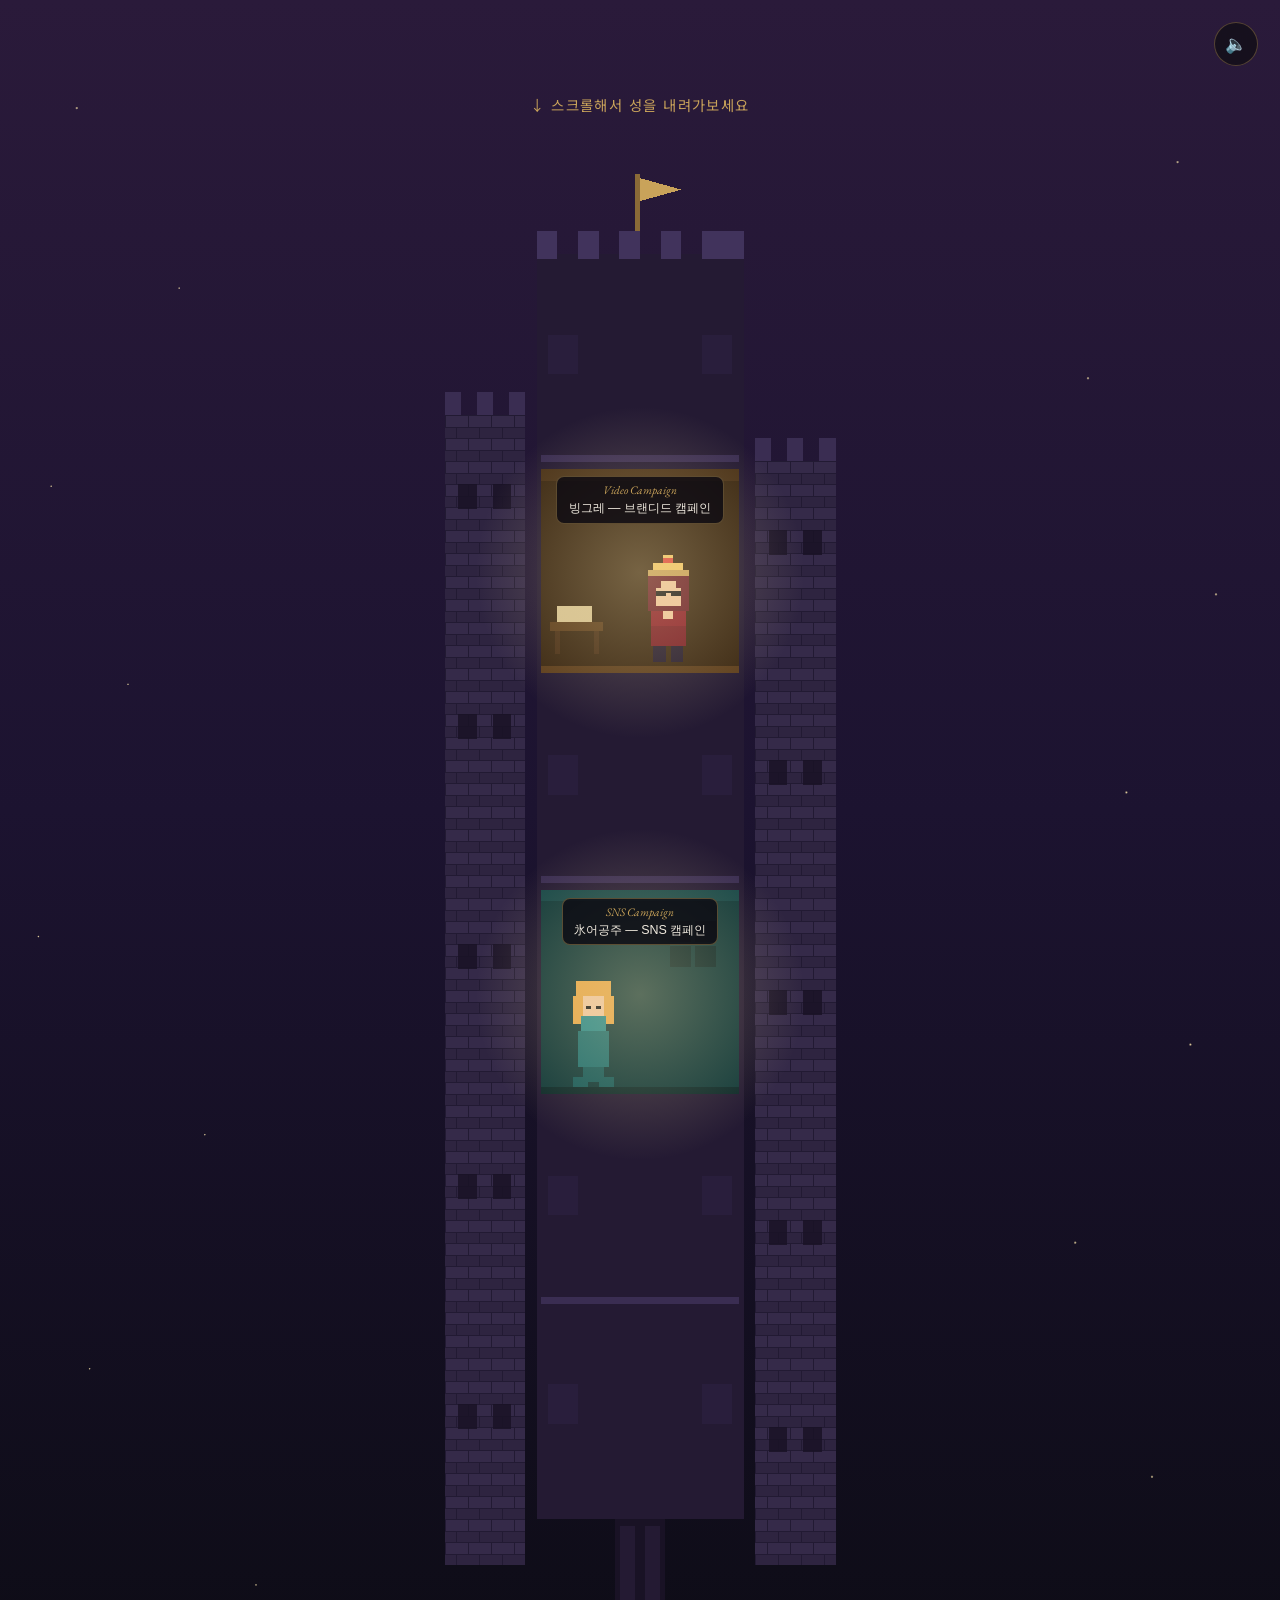
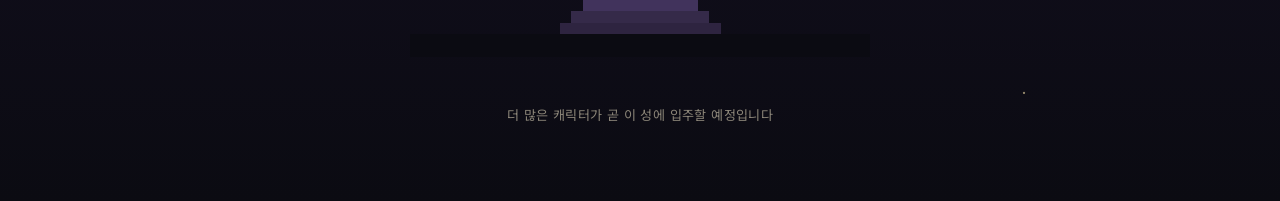
==== commit fc13cf1b: "Make the castle blend seamlessly into the page on wide screens Dropped the 2안 detailed-castle direct" ====
--- a/index.html
+++ b/index.html
@@ -4,7 +4,7 @@
 <meta charset="UTF-8" />
 <meta name="viewport" content="width=device-width, initial-scale=1" />
 <title>선진이 포폴 — 하나의 성</title>
-<link rel="stylesheet" href="style.css?v=8" />
+<link rel="stylesheet" href="style.css?v=10" />
 </head>
 <body>
 
@@ -17,7 +17,7 @@
     </div>
 
     <div class="castle-wrap">
-      <img src="images/castle-pixel.svg?v=2" class="castle-img" alt="하나의 성" />
+      <img src="images/castle-pixel.svg?v=3" class="castle-img" alt="하나의 성" />
 
       <button class="floor-hotspot" data-floor="binggrae" style="top:20.5%;height:14%;">
         <span class="floor-glow"></span>
--- a/style.css
+++ b/style.css
@@ -40,12 +40,34 @@
 #ambience-btn.on{ border-color:var(--gold); box-shadow:0 0 0 3px rgba(201,163,90,.15); }
 
 /* ---------- 성 스크롤 페이지 ---------- */
+/* 성 SVG 자체는 배경이 투명하고, 페이지 전체에 동일한 그라디언트+별을 깔아서
+   PC 와이드 화면에서도 세로 이미지가 사각형으로 도드라져 보이지 않게 함 */
 #view-castle{
   min-height:100vh;
   display:flex;
   flex-direction:column;
   align-items:center;
   padding:5rem 1.5rem 4rem;
+  background:
+    radial-gradient(1.6px 1.6px at 6% 6%, #e8d4a0, transparent),
+    radial-gradient(1.6px 1.6px at 92% 9%, #e8d4a0, transparent),
+    radial-gradient(1.2px 1.2px at 14% 16%, #e8d4a0, transparent),
+    radial-gradient(1.6px 1.6px at 85% 21%, #e8d4a0, transparent),
+    radial-gradient(1.2px 1.2px at 4% 27%, #e8d4a0, transparent),
+    radial-gradient(1.6px 1.6px at 95% 33%, #e8d4a0, transparent),
+    radial-gradient(1.2px 1.2px at 10% 38%, #e8d4a0, transparent),
+    radial-gradient(1.6px 1.6px at 88% 44%, #e8d4a0, transparent),
+    radial-gradient(1.2px 1.2px at 3% 52%, #e8d4a0, transparent),
+    radial-gradient(1.6px 1.6px at 93% 58%, #e8d4a0, transparent),
+    radial-gradient(1.2px 1.2px at 16% 63%, #e8d4a0, transparent),
+    radial-gradient(1.6px 1.6px at 84% 69%, #e8d4a0, transparent),
+    radial-gradient(1.2px 1.2px at 7% 76%, #e8d4a0, transparent),
+    radial-gradient(1.6px 1.6px at 90% 82%, #e8d4a0, transparent),
+    radial-gradient(1.2px 1.2px at 20% 88%, #e8d4a0, transparent),
+    radial-gradient(1.6px 1.6px at 80% 94%, #e8d4a0, transparent),
+    linear-gradient(180deg, #2a1a3a 0%, #1c1330 45%, #0b0b12 100%);
+  background-repeat:no-repeat;
+  background-size:100% 100%;
 }
 .castle-intro{
   text-align:center;
